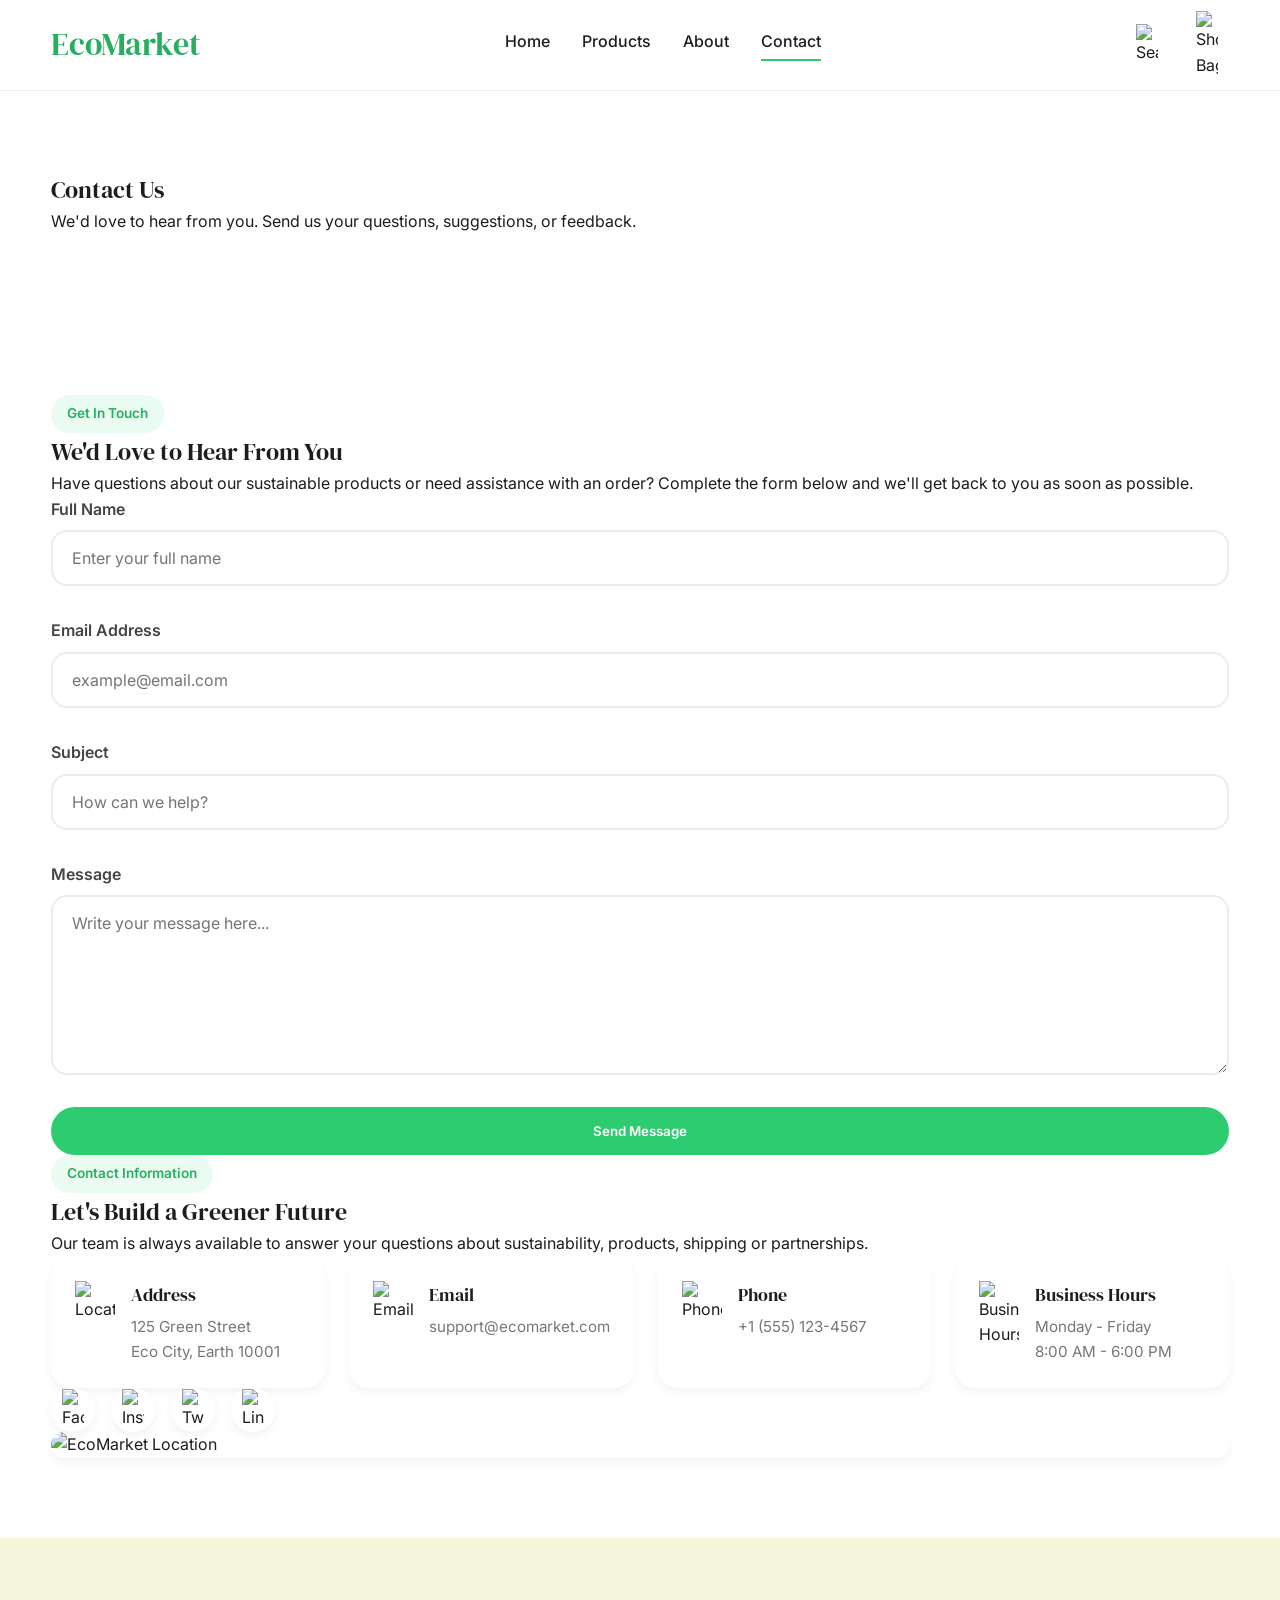
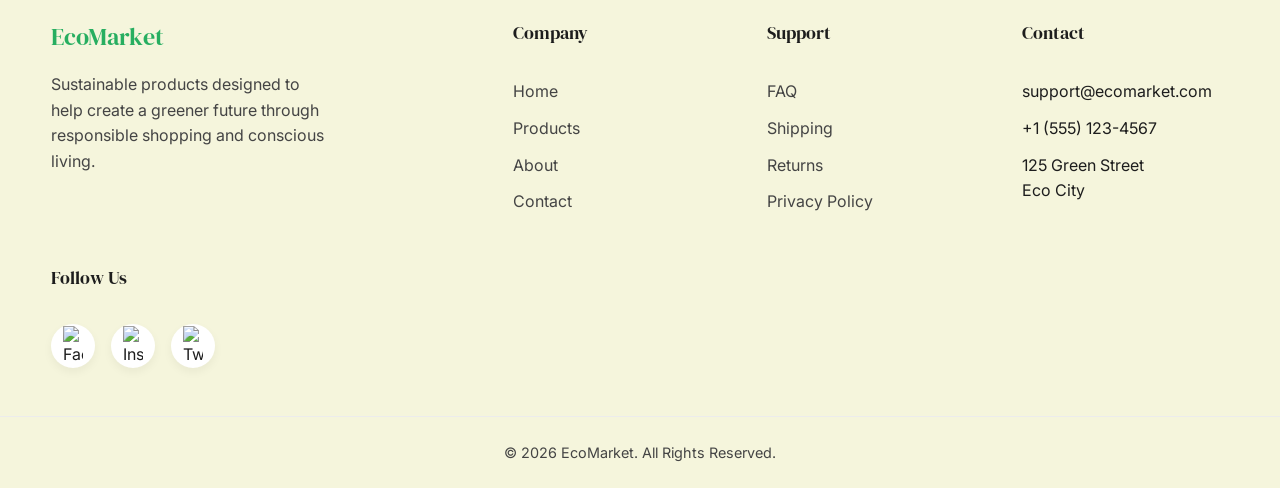
==== views/contacto.html @ a09894f7 "feat: :sparkles: Contacto completo" ====
<!DOCTYPE html>
<html lang="en">

<head>

    <!-- ==========================================
         META TAGS
    =========================================== -->

    <meta charset="UTF-8">

    <meta
        name="viewport"
        content="width=device-width, initial-scale=1.0">

    <meta
        name="description"
        content="Contact EcoMarket">

    <meta
        name="author"
        content="Oscar Mora">

    <title>Contact | EcoMarket</title>

    <!-- ==========================================
         GOOGLE FONTS
    =========================================== -->

    <link rel="preconnect"
        href="https://fonts.googleapis.com">

    <link rel="preconnect"
        href="https://fonts.gstatic.com"
        crossorigin>

    <link
        href="https://fonts.googleapis.com/css2?family=DM+Serif+Display&family=Inter:wght@300;400;500;600;700&display=swap"
        rel="stylesheet">

    <!-- ==========================================
         CSS
    =========================================== -->

    <link
        rel="stylesheet"
        href="../css/main.css">

    <link
        rel="stylesheet"
        href="../css/layout.css">

    <link
        rel="stylesheet"
        href="../css/components.css">

    <link
        rel="stylesheet"
        href="../css/animations.css">

</head>

<body>

    <!-- ==========================================
         HEADER
    =========================================== -->

    <header class="header">

        <div class="container header__container">

            <a
                href="../index.html"
                class="header__logo">

                EcoMarket

            </a>

            <nav
                class="header__nav"
                aria-label="Main Navigation">

                <ul class="header__menu">

                    <li>

                        <a
                            href="../index.html"
                            class="header__link">

                            Home

                        </a>

                    </li>

                    <li>

                        <a
                            href="productos.html"
                            class="header__link">

                            Products

                        </a>

                    </li>

                    <li>

                        <a
                            href="sobre-nosotros.html"
                            class="header__link">

                            About

                        </a>

                    </li>

                    <li>

                        <a
                            href="contacto.html"
                            class="header__link header__link--active">

                            Contact

                        </a>

                    </li>

                </ul>

            </nav>

            <div class="header__actions">

                <a
                    href="#"
                    class="header__icon">

                    <img
                        src="../img/icons/search.svg"
                        alt="Search">

                </a>

                <a
                    href="#"
                    class="header__icon">

                    <img
                        src="../img/icons/shopping-bag.svg"
                        alt="Shopping Bag">

                </a>

            </div>

        </div>

    </header>

    <main>

        <!-- ==========================================
             PAGE HEADER
        =========================================== -->

        <section class="page-header">

            <div class="container">

                <h1 class="page-header__title">

                    Contact Us

                </h1>

                <p class="page-header__description">

                    We'd love to hear from you.
                    Send us your questions, suggestions,
                    or feedback.

                </p>

            </div>

        </section>

        <!-- ==========================================
            CONTACT
        =========================================== -->

        <section class="contact">

            <div class="container contact__container">
                                <!-- ==========================================
                     CONTACT FORM
                =========================================== -->

                <div class="contact__form">

                    <span class="hero__tag">

                        Get In Touch

                    </span>

                    <h2>

                        We'd Love to Hear From You

                    </h2>

                    <p>

                        Have questions about our sustainable
                        products or need assistance with an
                        order? Complete the form below and
                        we'll get back to you as soon as possible.

                    </p>

                    <form
                        class="contact-form"
                        action="#"
                        method="post">

                        <div class="contact-form__group">

                            <label
                                for="name"
                                class="contact-form__label">

                                Full Name

                            </label>

                            <input
                                type="text"
                                id="name"
                                name="name"
                                class="contact-form__input"
                                placeholder="Enter your full name"
                                required>

                        </div>

                        <div class="contact-form__group">

                            <label
                                for="email"
                                class="contact-form__label">

                                Email Address

                            </label>

                            <input
                                type="email"
                                id="email"
                                name="email"
                                class="contact-form__input"
                                placeholder="example@email.com"
                                required>

                        </div>

                        <div class="contact-form__group">

                            <label
                                for="subject"
                                class="contact-form__label">

                                Subject

                            </label>

                            <input
                                type="text"
                                id="subject"
                                name="subject"
                                class="contact-form__input"
                                placeholder="How can we help?"
                                required>

                        </div>

                        <div class="contact-form__group">

                            <label
                                for="message"
                                class="contact-form__label">

                                Message

                            </label>

                            <textarea
                                id="message"
                                name="message"
                                class="contact-form__textarea"
                                placeholder="Write your message here..."
                                required></textarea>

                        </div>

                        <button
                            type="submit"
                            class="button button--primary">

                            Send Message

                        </button>

                    </form>

                </div>

                <!-- ==========================================
                     CONTACT INFORMATION
                =========================================== -->

                <div class="contact__info">

                    <span class="hero__tag">

                        Contact Information

                    </span>

                    <h2>

                        Let's Build a Greener Future

                    </h2>

                    <p>

                        Our team is always available to answer
                        your questions about sustainability,
                        products, shipping or partnerships.

                    </p>

                    <div class="benefits__grid">
                                            <!-- ADDRESS -->

                    <article class="benefit-card">

                        <img
                            src="../img/icons/map-pin.svg"
                            alt="Location"
                            class="benefit-card__icon">

                        <div>

                            <h3 class="benefit-card__title">

                                Address

                            </h3>

                            <p class="benefit-card__text">

                                125 Green Street
                                <br>
                                Eco City, Earth 10001

                            </p>

                        </div>

                    </article>

                    <!-- EMAIL -->

                    <article class="benefit-card">

                        <img
                            src="../img/icons/mail.svg"
                            alt="Email"
                            class="benefit-card__icon">

                        <div>

                            <h3 class="benefit-card__title">

                                Email

                            </h3>

                            <p class="benefit-card__text">

                                support@ecomarket.com

                            </p>

                        </div>

                    </article>

                    <!-- PHONE -->

                    <article class="benefit-card">

                        <img
                            src="../img/icons/phone.svg"
                            alt="Phone"
                            class="benefit-card__icon">

                        <div>

                            <h3 class="benefit-card__title">

                                Phone

                            </h3>

                            <p class="benefit-card__text">

                                +1 (555) 123-4567

                            </p>

                        </div>

                    </article>

                    <!-- HOURS -->

                    <article class="benefit-card">

                        <img
                            src="../img/icons/clock-3.svg"
                            alt="Business Hours"
                            class="benefit-card__icon">

                        <div>

                            <h3 class="benefit-card__title">

                                Business Hours

                            </h3>

                            <p class="benefit-card__text">

                                Monday - Friday
                                <br>
                                8:00 AM - 6:00 PM

                            </p>

                        </div>

                    </article>

                </div>

                <!-- ==========================================
                     SOCIAL MEDIA
                =========================================== -->

                <div class="footer__social">

                    <a
                        href="#"
                        class="social-icon"
                        aria-label="Facebook">

                        <img
                            src="../img/icons/facebook.svg"
                            alt="Facebook">

                    </a>

                    <a
                        href="#"
                        class="social-icon"
                        aria-label="Instagram">

                        <img
                            src="../img/icons/instagram.svg"
                            alt="Instagram">

                    </a>

                    <a
                        href="#"
                        class="social-icon"
                        aria-label="Twitter">

                        <img
                            src="../img/icons/twitter.svg"
                            alt="Twitter">

                    </a>

                    <a
                        href="#"
                        class="social-icon"
                        aria-label="LinkedIn">

                        <img
                            src="../img/icons/linkedin.svg"
                            alt="LinkedIn">

                    </a>

                </div>

                <!-- ==========================================
                     MAP
                =========================================== -->

                <div class="map">

                    <img
                        src="../img/contact/map.webp"
                        alt="EcoMarket Location">

                </div>

            </div>

        </section>
            </main>

    <!-- ==========================================
         FOOTER
    =========================================== -->

    <footer class="footer">

        <div class="container footer__container">

            <!-- BRAND -->

            <div class="footer__brand">

                <h2 class="footer__logo">

                    EcoMarket

                </h2>

                <p class="footer__text">

                    Sustainable products designed to help create
                    a greener future through responsible shopping
                    and conscious living.

                </p>

            </div>

            <!-- COMPANY -->

            <div class="footer__column">

                <h3 class="footer__title">

                    Company

                </h3>

                <ul class="footer__list">

                    <li>

                        <a href="../index.html">

                            Home

                        </a>

                    </li>

                    <li>

                        <a href="productos.html">

                            Products

                        </a>

                    </li>

                    <li>

                        <a href="sobre-nosotros.html">

                            About

                        </a>

                    </li>

                    <li>

                        <a href="contacto.html">

                            Contact

                        </a>

                    </li>

                </ul>

            </div>

            <!-- SUPPORT -->

            <div class="footer__column">

                <h3 class="footer__title">

                    Support

                </h3>

                <ul class="footer__list">

                    <li>

                        <a href="#">

                            FAQ

                        </a>

                    </li>

                    <li>

                        <a href="#">

                            Shipping

                        </a>

                    </li>

                    <li>

                        <a href="#">

                            Returns

                        </a>

                    </li>

                    <li>

                        <a href="#">

                            Privacy Policy

                        </a>

                    </li>

                </ul>

            </div>

            <!-- CONTACT -->

            <div class="footer__column">

                <h3 class="footer__title">

                    Contact

                </h3>

                <ul class="footer__list">

                    <li>

                        support@ecomarket.com

                    </li>

                    <li>

                        +1 (555) 123-4567

                    </li>

                    <li>

                        125 Green Street
                        <br>
                        Eco City

                    </li>

                </ul>

            </div>

            <!-- SOCIAL -->

            <div class="footer__column">

                <h3 class="footer__title">

                    Follow Us

                </h3>

                <div class="footer__social">

                    <a
                        href="#"
                        aria-label="Facebook">

                        <img
                            src="../img/icons/facebook.svg"
                            alt="Facebook">

                    </a>

                    <a
                        href="#"
                        aria-label="Instagram">

                        <img
                            src="../img/icons/instagram.svg"
                            alt="Instagram">

                    </a>

                    <a
                        href="#"
                        aria-label="Twitter">

                        <img
                            src="../img/icons/twitter.svg"
                            alt="Twitter">

                    </a>

                </div>

            </div>

        </div>

        <!-- COPYRIGHT -->

        <div class="footer__bottom">

            <div class="container">

                <p>

                    © 2026 EcoMarket. All Rights Reserved.

                </p>

            </div>

        </div>

    </footer>

</body>

</html>
---- css/main.css ----
/* ==========================================
   RESET
========================================== */

*,
*::before,
*::after{
    margin:0;
    padding:0;
    box-sizing:border-box;
}

html{
    font-size:16px;
    scroll-behavior:smooth;
}

body{
    font-family:'Inter',sans-serif;
    background:#ffffff;
    color:#1d1d1d;
    line-height:1.6;
    overflow-x:hidden;
}

img{
    width:100%;
    display:block;
}

a{
    text-decoration:none;
    color:inherit;
}

ul{
    list-style:none;
}

button,
input,
textarea{
    border:none;
    outline:none;
    font-family:inherit;
}

button{
    cursor:pointer;
    background:none;
}

/* ==========================================
   VARIABLES
========================================== */

:root{

    /* COLORS */

    --primary:#2ECC71;
    --primary-dark:#27AE60;

    --secondary:#F5F5DC;

    --white:#FFFFFF;

    --black:#1D1D1D;

    --gray-100:#F8F8F8;
    --gray-200:#ECECEC;
    --gray-300:#D8D8D8;
    --gray-500:#777777;
    --gray-700:#444444;

    /* TYPOGRAPHY */

    --font-title:'DM Serif Display',serif;
    --font-text:'Inter',sans-serif;

    /* CONTAINER */

    --container:1200px;

    /* SPACING */

    --space-1:0.5rem;
    --space-2:1rem;
    --space-3:1.5rem;
    --space-4:2rem;
    --space-5:3rem;
    --space-6:4rem;
    --space-7:5rem;
    --space-8:6rem;

    /* RADIUS */

    --radius-sm:8px;
    --radius-md:12px;
    --radius-lg:20px;
    --radius-xl:32px;
    --radius-round:999px;

    /* SHADOW */

    --shadow-sm:0 4px 10px rgba(0,0,0,.05);

    --shadow-md:0 10px 30px rgba(0,0,0,.08);

    --shadow-lg:0 20px 45px rgba(0,0,0,.12);

    /* TRANSITION */

    --transition:.35s ease;

}

/* ==========================================
   GLOBAL
========================================== */

body{
    min-height:100vh;
}

.container{

    width:min(90%,var(--container));

    margin:auto;

}

section{

    padding:5rem 0;

}

.section-title{

    text-align:center;

    margin-bottom:3rem;

}

.section-title h2{

    font-family:var(--font-title);

    font-size:2.5rem;

    font-weight:400;

    margin-bottom:1rem;

}

.section-title p{

    color:var(--gray-500);

    max-width:650px;

    margin:auto;

}

/* ==========================================
   BUTTONS BASE
========================================== */

.button{

    display:inline-flex;

    align-items:center;

    justify-content:center;

    gap:.7rem;

    padding:1rem 2rem;

    border-radius:var(--radius-round);

    font-weight:600;

    transition:var(--transition);

}

.button--primary{

    background:var(--primary);

    color:var(--white);

}

.button--primary:hover{

    background:var(--primary-dark);

}

/* ==========================================
   TITLES
========================================== */

h1,h2,h3,h4{

    font-family:var(--font-title);

    font-weight:400;

}

/* ==========================================
   MOBILE FIRST
========================================== */

@media(min-width:768px){

    .section-title h2{

        font-size:3rem;

    }

}

@media(min-width:1200px){

    .container{

        width:min(92%,1200px);

    }

}
---- css/layout.css ----
/* ==========================================
HEADER
========================================== */

.header{
    width:100%;
    background:var(--white);
    position:sticky;
    top:0;
    left:0;
    z-index:1000;
    border-bottom:1px solid var(--gray-200);
}

.header__container{
    height:90px;
    display:flex;
    justify-content:space-between;
    align-items:center;
}

.header__logo{
    font-family:var(--font-title);
    font-size:2rem;
    color:var(--primary-dark);
}

.header__nav{
    display:none;
}

.header__menu{
    display:flex;
    gap:2rem;
}

.header__link{
    font-weight:500;
    transition:.3s;
}

.header__actions{
    display:flex;
    gap:1rem;
}

.header__icon{
    width:44px;
    height:44px;
    display:flex;
    justify-content:center;
    align-items:center;
    border-radius:50%;
}

.header__icon img{
    width:22px;
}

/* ==========================================
HERO
========================================== */

.hero{
    padding:5rem 0;
}

.hero__container{
    display:grid;
    gap:3rem;
    align-items:center;
}

.hero__content{
    display:flex;
    flex-direction:column;
    gap:1.5rem;
}

.hero__tag{
    width:max-content;
}

.hero__buttons{
    display:flex;
    gap:1rem;
    flex-wrap:wrap;
}

.hero__image{
    position:relative;
}

.hero__image img{
    border-radius:30px;
}

.hero-card{
    position:absolute;
    bottom:20px;
    left:20px;
}

/* ==========================================
BENEFITS
========================================== */

.benefits{
    padding:2rem 0;
}

.benefits__grid{
    display:grid;
    gap:1.5rem;
}

/* ==========================================
CATEGORIES
========================================== */

.categories{
    padding:4rem 0;
}

.categories__header{
    display:flex;
    justify-content:space-between;
    align-items:center;
    margin-bottom:2rem;
}

.categories__buttons{
    display:flex;
    gap:1rem;
    flex-wrap:wrap;
}

/* ==========================================
FEATURED
========================================== */

.featured{
    padding:5rem 0;
}

.featured__header{
    display:flex;
    justify-content:space-between;
    align-items:center;
    margin-bottom:3rem;
}

.products-grid{
    display:grid;
    grid-template-columns:1fr;
    gap:2rem;
}

/* ==========================================
NEWSLETTER
========================================== */

.newsletter{
    padding:5rem 0;
}

.newsletter__content{
    max-width:700px;
    margin:auto;
    text-align:center;
}

.newsletter__form{
    display:flex;
    gap:1rem;
    justify-content:center;
    flex-wrap:wrap;
    margin-top:2rem;
}

/* ==========================================
FOOTER
========================================== */

.footer{
    padding-top:5rem;
}

.footer__container{
    display:grid;
    gap:3rem;
}

.footer__column{
    display:flex;
    flex-direction:column;
    gap:1rem;
}

.footer__list{
    display:flex;
    flex-direction:column;
    gap:.7rem;
}

.footer__social{
    display:flex;
    gap:1rem;
}

.footer__bottom{
    margin-top:3rem;
    padding:1.5rem 0;
    text-align:center;
    border-top:1px solid var(--gray-200);
}

/* ==========================================
TABLET
========================================== */

@media(min-width:768px){

    .header__nav{
        display:block;
    }

    .hero__container{
        grid-template-columns:repeat(2,1fr);
    }

    .benefits__grid{
        grid-template-columns:repeat(2,1fr);
    }

    .products-grid{
        grid-template-columns:repeat(2,1fr);
    }

    .footer__container{
        grid-template-columns:repeat(2,1fr);
    }

}

/* ==========================================
DESKTOP
========================================== */

@media(min-width:1024px){

    .benefits__grid{
        grid-template-columns:repeat(4,1fr);
    }

    .products-grid{
        grid-template-columns:repeat(3,1fr);
    }

    .footer__container{
        grid-template-columns:2fr 1fr 1fr 1fr;
    }

}
---- css/components.css ----
/* ==========================================
   BUTTONS
========================================== */

.button{
    display:inline-flex;
    align-items:center;
    justify-content:center;
    padding:1rem 2rem;
    border-radius:999px;
    font-weight:600;
    transition:var(--transition);
    cursor:pointer;
}

.button--primary{
    background:var(--primary);
    color:var(--white);
}

.button--primary:hover{
    background:var(--primary-dark);
    transform:translateY(-2px);
}

.button--secondary{
    background:transparent;
    color:var(--primary-dark);
    border:2px solid var(--primary);
}

.button--secondary:hover{
    background:var(--primary);
    color:var(--white);
}

/* ==========================================
   HERO
========================================== */

.hero__tag{
    display:inline-block;
    padding:.5rem 1rem;
    background:#EAFBF2;
    color:var(--primary-dark);
    border-radius:999px;
    font-size:.85rem;
    font-weight:600;
}

.hero__title{
    font-size:clamp(2.5rem,5vw,4.8rem);
    line-height:1.1;
    margin:1rem 0;
}

.hero__description{
    color:var(--gray-500);
    max-width:520px;
}

/* ==========================================
   HERO CARD
========================================== */

.hero-card{
    width:280px;
    display:flex;
    align-items:center;
    gap:1rem;
    background:var(--white);
    padding:1rem;
    border-radius:20px;
    box-shadow:var(--shadow-lg);
}

.hero-card__image{
    width:70px;
    flex-shrink:0;
}

.hero-card__image img{
    border-radius:16px;
}

.hero-card__label{
    font-size:.8rem;
    color:var(--primary-dark);
    font-weight:600;
}

.hero-card__title{
    font-size:1rem;
    margin:.3rem 0;
}

.hero-card__price{
    color:var(--primary-dark);
    font-weight:700;
}

/* ==========================================
   BENEFITS
========================================== */

.benefit-card{
    display:flex;
    gap:1rem;
    align-items:flex-start;
    background:var(--white);
    padding:1.5rem;
    border-radius:20px;
    box-shadow:var(--shadow-sm);
}

.benefit-card__icon{
    width:40px;
}

.benefit-card__title{
    margin-bottom:.4rem;
    font-size:1.1rem;
}

.benefit-card__text{
    color:var(--gray-500);
    font-size:.95rem;
}

/* ==========================================
   CATEGORY BUTTONS
========================================== */

.category-btn{
    padding:.8rem 1.5rem;
    border-radius:999px;
    background:var(--gray-100);
    color:var(--gray-700);
    transition:var(--transition);
    cursor:pointer;
}

.category-btn:hover{
    background:var(--primary);
    color:var(--white);
}

.category-btn--active{
    background:var(--primary);
    color:var(--white);
}

/* ==========================================
   FEATURED
========================================== */

.featured__title{
    font-size:2.3rem;
}

.featured__link{
    color:var(--primary-dark);
    font-weight:600;
}

/* ==========================================
   PRODUCT CARD
========================================== */

.product-card{
    position:relative;
    overflow:hidden;
    background:var(--white);
    border-radius:24px;
    box-shadow:var(--shadow-sm);
    transition:var(--transition);
}

.product-card:hover{
    transform:translateY(-8px);
    box-shadow:var(--shadow-lg);
}

.product-card__badge{
    position:absolute;
    top:18px;
    left:18px;
    background:var(--primary);
    color:var(--white);
    padding:.45rem .9rem;
    border-radius:999px;
    font-size:.75rem;
    font-weight:600;
}

.product-card__favorite{
    position:absolute;
    top:18px;
    right:18px;
    width:42px;
    height:42px;
    display:flex;
    align-items:center;
    justify-content:center;
    background:var(--white);
    border-radius:50%;
    box-shadow:var(--shadow-sm);
}

.product-card__favorite img{
    width:18px;
}

.product-card__image{
    width:100%;
    aspect-ratio:1/1;
    object-fit:cover;
}
/* ==========================================
   PRODUCT CARD CONTENT
========================================== */

.product-card__content{
    padding:1.5rem;
}

.product-card__category{
    display:inline-block;
    font-size:.8rem;
    font-weight:600;
    color:var(--primary-dark);
    margin-bottom:.5rem;
    text-transform:uppercase;
    letter-spacing:.5px;
}

.product-card__title{
    font-size:1.35rem;
    margin-bottom:.75rem;
    color:var(--black);
}

.product-card__description{
    font-size:.95rem;
    color:var(--gray-500);
    margin-bottom:1.5rem;
    line-height:1.6;
}

.product-card__footer{
    display:flex;
    justify-content:space-between;
    align-items:center;
}

.product-card__price{
    font-size:1.25rem;
    font-weight:700;
    color:var(--primary-dark);
}

.product-card__button{
    display:inline-flex;
    align-items:center;
    justify-content:center;
    padding:.7rem 1.2rem;
    border-radius:999px;
    background:var(--primary);
    color:var(--white);
    font-size:.9rem;
    font-weight:600;
    transition:var(--transition);
}

.product-card__button:hover{
    background:var(--primary-dark);
}

.product-card__stock{
    display:inline-block;
    margin-top:1rem;
    padding:.35rem .8rem;
    border-radius:999px;
    background:#EAFBF2;
    color:var(--primary-dark);
    font-size:.75rem;
    font-weight:600;
}

.product-card__stock--out{
    background:#FFE5E5;
    color:#D63031;
}

/* ==========================================
   NEWSLETTER
========================================== */

.newsletter__content{
    background:linear-gradient(
        135deg,
        #2ECC71,
        #27AE60
    );
    color:var(--white);
    padding:4rem 2rem;
    border-radius:32px;
}

.newsletter__tag{
    display:inline-block;
    padding:.5rem 1rem;
    background:rgba(255,255,255,.2);
    border-radius:999px;
    margin-bottom:1rem;
    font-size:.85rem;
    font-weight:600;
}

.newsletter__title{
    font-size:2.5rem;
    margin-bottom:1rem;
}

.newsletter__description{
    max-width:600px;
    margin:0 auto 2rem;
    opacity:.9;
}

.newsletter__input{
    width:320px;
    max-width:100%;
    padding:1rem 1.5rem;
    border-radius:999px;
    background:var(--white);
    color:var(--black);
    font-size:1rem;
}

/* ==========================================
   FOOTER
========================================== */

.footer{
    background:var(--secondary);
}

.footer__logo{
    color:var(--primary-dark);
    margin-bottom:1rem;
}

.footer__text{
    color:var(--gray-700);
    max-width:280px;
}

.footer__title{
    font-size:1.15rem;
    margin-bottom:1rem;
}

.footer__list a{
    color:var(--gray-700);
    transition:var(--transition);
}

.footer__list a:hover{
    color:var(--primary-dark);
}

.footer__social{
    display:flex;
    gap:1rem;
}

.footer__social a{
    width:44px;
    height:44px;
    display:flex;
    justify-content:center;
    align-items:center;
    background:var(--white);
    border-radius:50%;
    box-shadow:var(--shadow-sm);
    transition:var(--transition);
}

.footer__social img{
    width:20px;
}

.footer__social a:hover{
    background:var(--primary);
}

.footer__social a:hover img{
    filter:brightness(0) invert(1);
}

.footer__bottom{
    color:var(--gray-700);
    font-size:.9rem;
}
/* ==========================================
   CONTACT FORM
========================================== */

.contact-form{
    display:flex;
    flex-direction:column;
    gap:1.5rem;
}

.contact-form__group{
    display:flex;
    flex-direction:column;
    gap:.5rem;
}

.contact-form__label{
    font-weight:600;
    color:var(--gray-700);
}

.contact-form__input,
.contact-form__textarea{
    width:100%;
    padding:1rem 1.2rem;
    border:2px solid var(--gray-200);
    border-radius:16px;
    font-size:1rem;
    transition:var(--transition);
    background:var(--white);
}

.contact-form__textarea{
    resize:vertical;
    min-height:180px;
}

.contact-form__input:focus,
.contact-form__textarea:focus{
    border-color:var(--primary);
}

.contact-form__input:valid,
.contact-form__textarea:valid{
    border-color:#2ECC71;
}

.contact-form__input:invalid:not(:placeholder-shown),
.contact-form__textarea:invalid:not(:placeholder-shown){
    border-color:#E74C3C;
}

/* ==========================================
   FILTER SIDEBAR
========================================== */

.filters{
    background:var(--white);
    border-radius:24px;
    padding:2rem;
    box-shadow:var(--shadow-sm);
}

.filters__title{
    margin-bottom:1.5rem;
}

.filters__group{
    margin-bottom:2rem;
}

.filters__group h3{
    margin-bottom:1rem;
    font-size:1rem;
}

.filters__list{
    display:flex;
    flex-direction:column;
    gap:.8rem;
}

.filters__item{
    display:flex;
    align-items:center;
    gap:.6rem;
}

/* ==========================================
   SEARCH BAR
========================================== */

.search-bar{
    display:flex;
    align-items:center;
    gap:1rem;
    background:var(--white);
    border-radius:999px;
    padding:.5rem .5rem .5rem 1.2rem;
    box-shadow:var(--shadow-sm);
}

.search-bar input{
    flex:1;
    background:transparent;
    font-size:1rem;
}

/* ==========================================
   PAGINATION
========================================== */

.pagination{
    display:flex;
    justify-content:center;
    align-items:center;
    gap:.75rem;
    margin-top:4rem;
}

.pagination__link{
    width:45px;
    height:45px;
    display:flex;
    justify-content:center;
    align-items:center;
    border-radius:50%;
    background:var(--gray-100);
    transition:var(--transition);
}

.pagination__link:hover,
.pagination__link--active{
    background:var(--primary);
    color:var(--white);
}

/* ==========================================
   TESTIMONIAL CARD
========================================== */

.testimonial-card{
    background:var(--white);
    border-radius:24px;
    padding:2rem;
    text-align:center;
    box-shadow:var(--shadow-sm);
    transition:var(--transition);
}

.testimonial-card:hover{
    transform:translateY(-8px);
    box-shadow:var(--shadow-lg);
}

.testimonial-card__image{
    width:90px;
    height:90px;
    margin:0 auto 1rem;
    border-radius:50%;
    overflow:hidden;
}

.testimonial-card__name{
    margin-bottom:.5rem;
}

.testimonial-card__text{
    color:var(--gray-500);
    margin-bottom:1rem;
}

.testimonial-card__stars{
    color:#F1C40F;
    font-size:1.1rem;
}

/* ==========================================
   SOCIAL ICONS
========================================== */

.social-icon{
    width:48px;
    height:48px;
    display:flex;
    justify-content:center;
    align-items:center;
    border-radius:50%;
    background:var(--white);
    transition:var(--transition);
}

.social-icon img{
    width:22px;
}

.social-icon:hover{
    background:var(--primary);
    transform:scale(1.1);
}

.social-icon:hover img{
    filter:brightness(0) invert(1);
}

/* ==========================================
   MAP
========================================== */

.map{
    overflow:hidden;
    border-radius:24px;
    box-shadow:var(--shadow-sm);
}

.map img{
    width:100%;
    display:block;
}

/* ==========================================
   SECTION HEADERS
========================================== */

.section-header{
    display:flex;
    justify-content:space-between;
    align-items:center;
    gap:2rem;
    margin-bottom:3rem;
    flex-wrap:wrap;
}

.section-header__title{
    font-size:2.5rem;
}

.section-header__text{
    color:var(--gray-500);
    max-width:600px;
}

/* ==========================================
   RESPONSIVE COMPONENTS
========================================== */

@media(min-width:768px){

    .contact-form{
        gap:2rem;
    }

    .newsletter__form{
        flex-wrap:nowrap;
    }

}

@media(min-width:1024px){

    .search-bar{
        max-width:450px;
    }

    .filters{
        position:sticky;
        top:110px;
    }

}
---- css/animations.css ----
/* ==========================================
   GLOBAL TRANSITIONS
========================================== */

*{
    transition:
        background-color .3s ease,
        color .3s ease,
        border-color .3s ease,
        box-shadow .3s ease,
        transform .3s ease;
}

/* ==========================================
   BUTTONS
========================================== */

.button:hover{
    transform:translateY(-3px);
    box-shadow:0 10px 25px rgba(0,0,0,.12);
}

.button:active{
    transform:scale(.97);
}

/* ==========================================
   HEADER
========================================== */

.header__link::after{
    content:"";
    display:block;
    width:0;
    height:2px;
    margin-top:4px;
    background:var(--primary);
    transition:.3s;
}

.header__link:hover::after,
.header__link--active::after{
    width:100%;
}

/* ==========================================
   PRODUCT CARD
========================================== */

.product-card{
    transition:.35s;
}

.product-card:hover{
    transform:translateY(-10px);
    box-shadow:var(--shadow-lg);
}

.product-card__image{
    transition:.4s;
}

.product-card:hover .product-card__image{
    transform:scale(1.05);
}

/* ==========================================
   FAVORITE BUTTON
========================================== */

.product-card__favorite:hover{
    background:var(--primary);
}

.product-card__favorite:hover img{
    filter:brightness(0) invert(1);
}

.product-card__favorite:active{
    transform:scale(.9);
}

/* ==========================================
   CATEGORY BUTTON
========================================== */

.category-btn:hover{
    transform:translateY(-2px);
}

/* ==========================================
   BENEFITS
========================================== */

.benefit-card:hover{
    transform:translateY(-6px);
    box-shadow:var(--shadow-md);
}

/* ==========================================
   HERO CARD
========================================== */

.hero-card{
    transition:.35s;
}

.hero-card:hover{
    transform:translateY(-8px);
}

/* ==========================================
   SOCIAL ICONS
========================================== */

.footer__social a:hover,
.social-icon:hover{
    transform:scale(1.1);
}

/* ==========================================
   NEWSLETTER
========================================== */

.newsletter__input:focus{
    box-shadow:0 0 0 4px rgba(46,204,113,.2);
}

/* ==========================================
   CONTACT FORM
========================================== */

.contact-form__input,
.contact-form__textarea{
    transition:.3s;
}

.contact-form__input:focus,
.contact-form__textarea:focus{
    transform:translateY(-2px);
}

/* ==========================================
   FADE UP
========================================== */

@keyframes fadeUp{

    from{

        opacity:0;
        transform:translateY(30px);

    }

    to{

        opacity:1;
        transform:translateY(0);

    }

}

.hero__content,
.benefits,
.categories,
.featured,
.newsletter,
.footer{

    animation:fadeUp .8s ease;

}
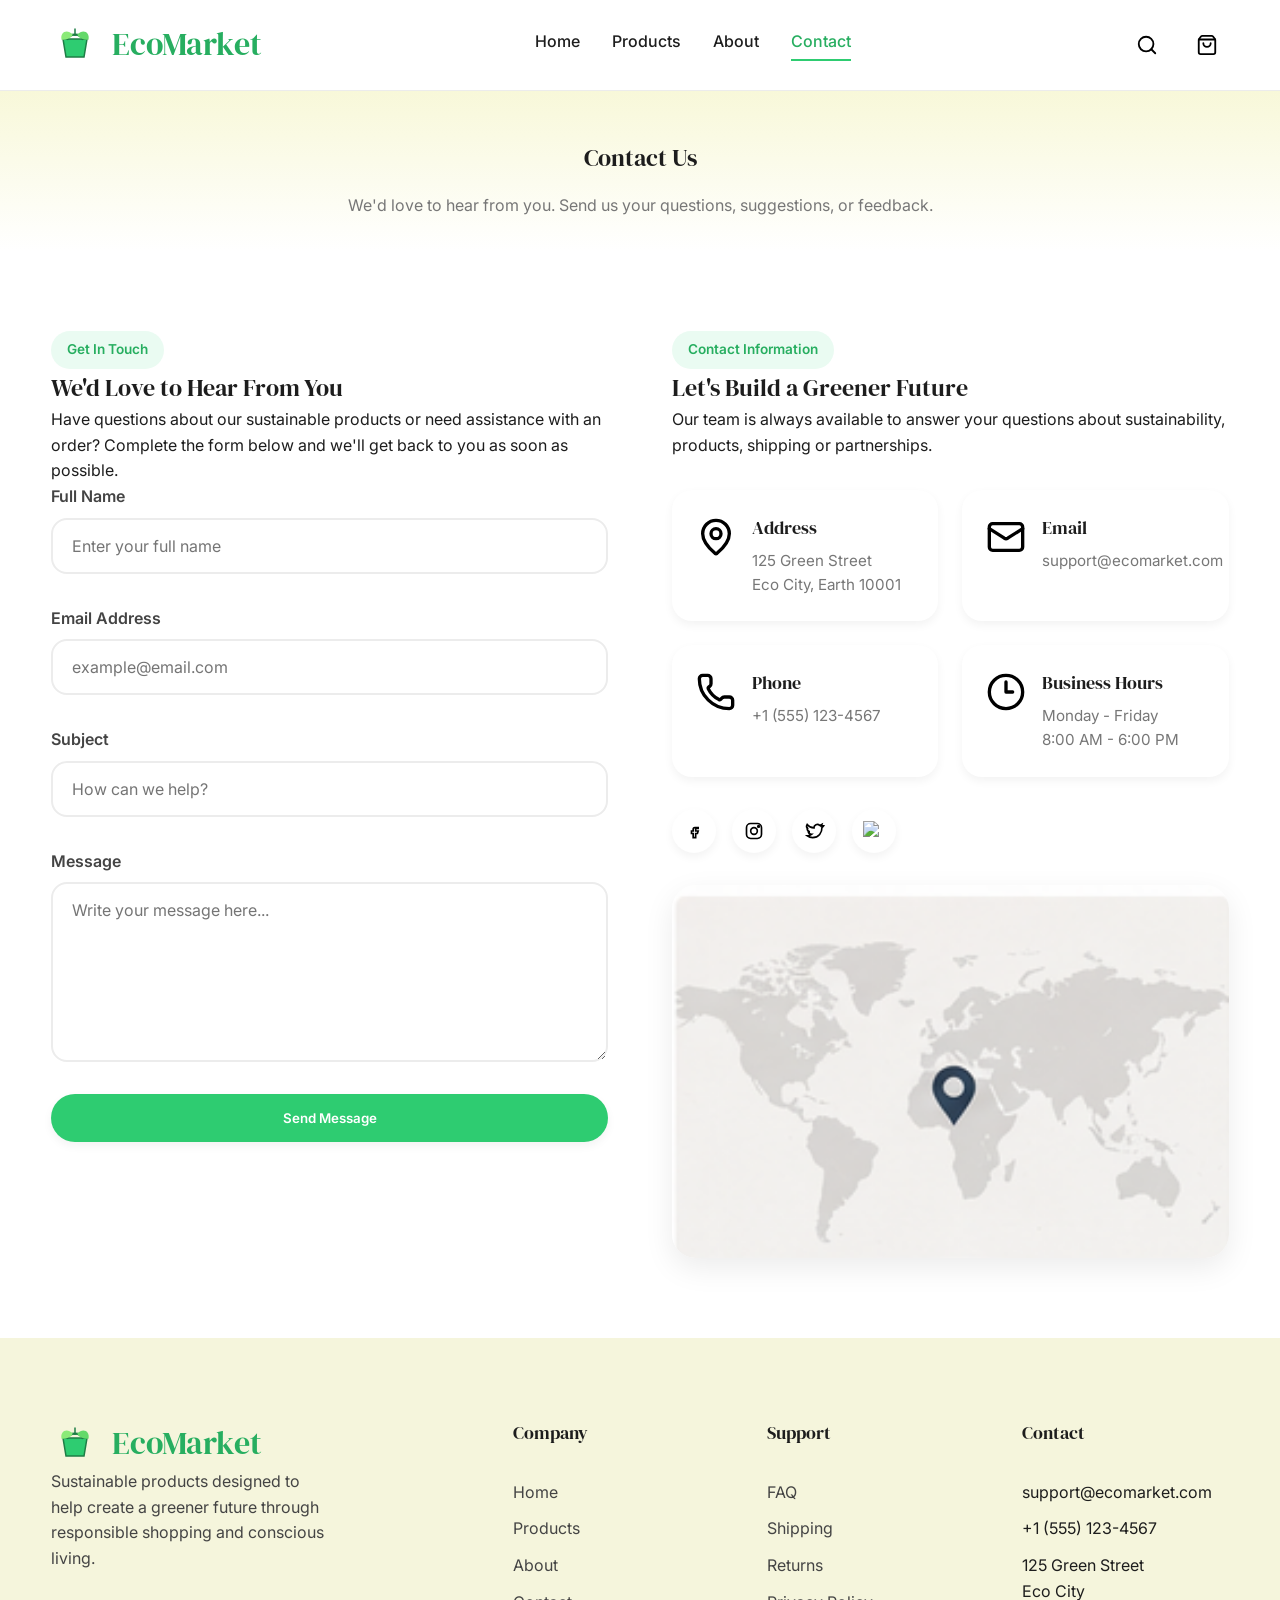
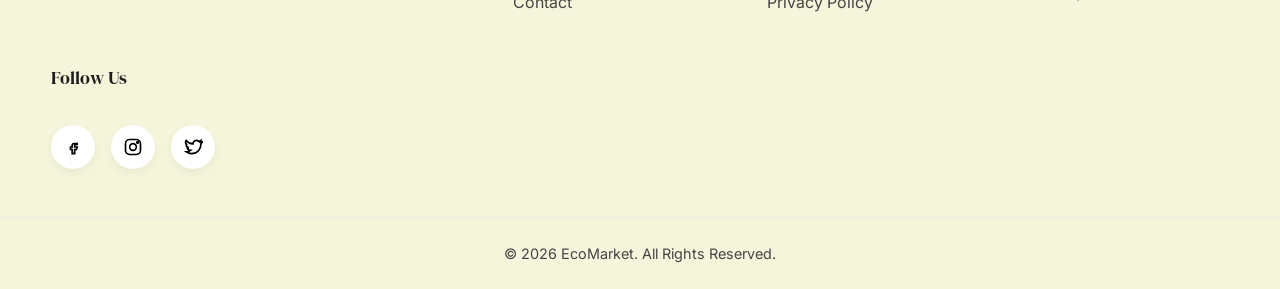
==== commit 4ccb7d1e: "style: improve products, about and contact layouts" ====
--- a/views/contacto.html
+++ b/views/contacto.html
@@ -63,7 +63,7 @@
 <body>
 
     <!-- ==========================================
-         HEADER
+        HEADER
     =========================================== -->
 
     <header class="header">
@@ -74,7 +74,15 @@
                 href="../index.html"
                 class="header__logo">
 
-                EcoMarket
+                <img
+                    src="../img/logo/logo.svg"
+                    alt="EcoMarket Logo">
+
+                <span>
+
+                    EcoMarket
+
+                </span>
 
             </a>
 
@@ -348,7 +356,7 @@
 
                     </p>
 
-                    <div class="benefits__grid">
+                    <div class="contact__cards">
                                             <!-- ADDRESS -->
 
                     <article class="benefit-card">
@@ -516,7 +524,7 @@
                 </div>
 
                 <!-- ==========================================
-                     MAP
+                    MAP
                 =========================================== -->
 
                 <div class="map">
@@ -533,7 +541,7 @@
             </main>
 
     <!-- ==========================================
-         FOOTER
+        FOOTER
     =========================================== -->
 
     <footer class="footer">
@@ -544,11 +552,21 @@
 
             <div class="footer__brand">
 
-                <h2 class="footer__logo">
-
-                    EcoMarket
-
-                </h2>
+                <a
+                    href="../index.html"
+                    class="header__logo">
+
+                    <img
+                        src="../img/logo/logo.svg"
+                        alt="EcoMarket Logo">
+
+                    <span>
+
+                        EcoMarket
+
+                    </span>
+
+                </a>
 
                 <p class="footer__text">
 
--- a/css/layout.css
+++ b/css/layout.css
@@ -20,11 +20,19 @@
 }
 
 .header__logo{
+    display:flex;
+    align-items:center;
+    gap:.8rem;
     font-family:var(--font-title);
     font-size:2rem;
     color:var(--primary-dark);
 }
 
+.header__logo img{
+    width:48px;
+    height:48px;
+}
+
 .header__nav{
     display:none;
 }
@@ -39,6 +47,12 @@
     transition:.3s;
 }
 
+.header__link:hover,
+
+.header__link--active{
+    color:var(--primary-dark);
+}
+
 .header__actions{
     display:flex;
     gap:1rem;
@@ -51,12 +65,20 @@
     justify-content:center;
     align-items:center;
     border-radius:50%;
+    transition:var(--transition);
+}
+
+    
+
+.header__icon:hover{
+    background:var(--gray-100);
 }
 
 .header__icon img{
     width:22px;
-}
-
+    height:22px;
+
+}
 /* ==========================================
 HERO
 ========================================== */
@@ -77,6 +99,16 @@
     gap:1.5rem;
 }
 
+.hero__title{
+    font-size:3.5rem;
+    line-height:1.1;
+}
+
+.hero__description{
+    max-width:520px;
+    color:var(--gray-500);
+}
+
 .hero__tag{
     width:max-content;
 }
@@ -92,14 +124,81 @@
 }
 
 .hero__image img{
+    width:100%;
+    height:100%;
+    object-fit:cover;
     border-radius:30px;
+
 }
 
 .hero-card{
     position:absolute;
-    bottom:20px;
-    left:20px;
-}
+    left:30px;
+    bottom:30px;
+    width:280px;
+    display:flex;
+    gap:1rem;
+    align-items:center;
+    background:var(--white);
+    padding:1rem;
+    border-radius:20px;
+    box-shadow:var(--shadow-lg);
+
+}
+.hero-card__image{
+    width:70px;
+    height:70px;
+    flex-shrink:0;
+
+}
+
+.hero-card__image img{
+    width:100%;
+    height:100%;
+    object-fit:cover;
+    border-radius:15px;
+
+}
+
+.hero-card__content{
+    display:flex;
+    flex-direction:column;
+    gap:.3rem;
+}
+/* ==========================================
+ABOUT
+========================================== */
+
+.about{
+    padding:5rem 0;
+}
+
+.about__container{
+    display:grid;
+    grid-template-columns:1fr 1fr;
+    gap:4rem;
+    align-items:center;
+}
+
+.about__content{
+    display:flex;
+    flex-direction:column;
+    gap:1.5rem;
+}
+
+.about__image{
+    max-width:600px;
+    margin:0 auto;
+}
+
+.about__image img{
+    width:100%;
+    max-height:450px;
+    object-fit:cover;
+    border-radius:24px;
+    display:block;
+}
+
 
 /* ==========================================
 BENEFITS
@@ -111,9 +210,32 @@
 
 .benefits__grid{
     display:grid;
-    gap:1.5rem;
-}
-
+    gap:2rem;
+    justify-content:center;
+
+}
+
+.benefit-card{
+
+    display:flex;
+    gap:1rem;
+    align-items:flex-start;
+    padding:2rem;
+    border-radius:20px;
+    background:white;
+    box-shadow:var(--shadow-sm);
+    transition:var(--transition);
+}
+
+.benefit-card:hover{
+    transform:translateY(-5px);
+}
+
+.benefit-card__icon{
+    width:45px;
+    height:45px;
+    object-fit:contain;
+}
 /* ==========================================
 CATEGORIES
 ========================================== */
@@ -135,9 +257,66 @@
     flex-wrap:wrap;
 }
 
+.category-btn{
+    padding:.8rem 1.5rem;
+    border-radius:999px;
+    border:1px solid var(--gray-300);
+    background:white;
+    cursor:pointer;
+    transition:var(--transition);
+}
+
+.category-btn:hover{
+    background:var(--primary);
+    color:white;
+}
+
+.category-btn--active{
+    background:var(--primary);
+    color:white;
+}
+
 /* ==========================================
 FEATURED
 ========================================== */
+.product-card{
+    background:white;
+    border-radius:24px;
+    overflow:hidden;
+    box-shadow:var(--shadow-md);
+    transition:var(--transition);
+}
+
+.product-card__image{
+    width:100%;
+    aspect-ratio:1/1;
+    object-fit:cover;
+}
+
+.product-card:hover{
+    transform:translateY(-8px);
+}
+
+.product-card__footer{
+
+    display:flex;
+    justify-content:space-between;
+    align-items:center;
+    margin-top:1rem;
+}
+
+.product-card__button{
+    padding:.6rem 1rem;
+    border-radius:999px;
+    background:var(--primary);
+    color:white;
+    font-size:.9rem;
+    transition:var(--transition);
+}
+
+.product-card__button:hover{
+    background:var(--primary-dark);
+}
 
 .featured{
     padding:5rem 0;
@@ -148,6 +327,20 @@
     justify-content:space-between;
     align-items:center;
     margin-bottom:3rem;
+}
+
+.featured__title{
+    margin:0;
+}
+
+.featured__link{
+    color:var(--primary-dark);
+    font-weight:600;
+    transition:var(--transition);
+}
+
+.featured__link:hover{
+    opacity:.8;
 }
 
 .products-grid{
@@ -155,6 +348,36 @@
     grid-template-columns:1fr;
     gap:2rem;
 }
+/* ==========================================
+FEATURED
+========================================== */
+
+.featured{
+    padding:5rem 0;
+}
+
+
+/* ==========================================
+CONTACT
+========================================== */
+
+.contact{
+
+    padding:5rem 0;
+
+}
+
+.contact__container{
+
+    display:grid;
+
+    grid-template-columns:1fr 1fr;
+
+    gap:4rem;
+
+    align-items:start;
+
+}
 
 /* ==========================================
 NEWSLETTER
@@ -177,6 +400,26 @@
     flex-wrap:wrap;
     margin-top:2rem;
 }
+.newsletter__tag{
+    display:inline-block;
+    margin-bottom:1rem;
+}
+
+.newsletter__title{
+    margin-bottom:1rem;
+}
+
+.newsletter__description{
+    margin-bottom:2rem;
+    color:var(--gray-500);
+}
+
+.newsletter__input{
+    padding:1rem 1.5rem;
+    min-width:300px;
+    border:1px solid var(--gray-300);
+    border-radius:50px;
+}
 
 /* ==========================================
 FOOTER
@@ -184,6 +427,7 @@
 
 .footer{
     padding-top:5rem;
+    background:#F8F8D9;
 }
 
 .footer__container{
@@ -203,9 +447,25 @@
     gap:.7rem;
 }
 
-.footer__social{
-    display:flex;
-    gap:1rem;
+.footer__social a{
+    width:44px;
+    height:44px;
+    display:flex;
+    justify-content:center;
+    align-items:center;
+    background:white;
+    border-radius:50%;
+    transition:var(--transition);
+}
+
+.footer__social a:hover{
+    background:var(--primary);
+    transform:translateY(-4px);
+}
+
+.footer__social img{
+    width:20px;
+    height:20px;
 }
 
 .footer__bottom{
@@ -218,6 +478,21 @@
 /* ==========================================
 TABLET
 ========================================== */
+@media(max-width:767px){
+
+    .hero-card{
+        position:static;
+        margin-top:1.5rem;
+        width:100%;
+    }
+    .about__container{
+    grid-template-columns:1fr;
+    }
+
+.about__image{
+    order:-1;
+    }
+}
 
 @media(min-width:768px){
 
@@ -243,6 +518,13 @@
 
 }
 
+@media(max-width:992px){
+
+    .contact__container{
+        grid-template-columns:1fr;
+    }
+
+}
 /* ==========================================
 DESKTOP
 ========================================== */
@@ -250,8 +532,9 @@
 @media(min-width:1024px){
 
     .benefits__grid{
-        grid-template-columns:repeat(4,1fr);
-    }
+    grid-template-columns:repeat(3,320px);
+    justify-content:center;
+}
 
     .products-grid{
         grid-template-columns:repeat(3,1fr);
--- a/css/components.css
+++ b/css/components.css
@@ -1,5 +1,5 @@
 /* ==========================================
-   BUTTONS
+BUTTONS
 ========================================== */
 
 .button{
@@ -11,6 +11,7 @@
     font-weight:600;
     transition:var(--transition);
     cursor:pointer;
+    box-shadow:var(--shadow-sm);
 }
 
 .button--primary{
@@ -33,9 +34,27 @@
     background:var(--primary);
     color:var(--white);
 }
-
-/* ==========================================
-   HERO
+/* ==========================================
+SECTION TITLE
+========================================== */
+
+.section-title{
+    max-width:700px;
+    margin:0 auto 3rem;
+    text-align:center;
+}
+
+.section-title h2{
+    margin-bottom:1rem;
+}
+
+.section-title p{
+    color:var(--gray-500);
+    line-height:1.7;
+}
+
+/* ==========================================
+HERO
 ========================================== */
 
 .hero__tag{
@@ -60,7 +79,7 @@
 }
 
 /* ==========================================
-   HERO CARD
+HERO CARD
 ========================================== */
 
 .hero-card{
@@ -100,7 +119,7 @@
 }
 
 /* ==========================================
-   BENEFITS
+BENEFITS
 ========================================== */
 
 .benefit-card{
@@ -128,7 +147,7 @@
 }
 
 /* ==========================================
-   CATEGORY BUTTONS
+CATEGORY BUTTONS
 ========================================== */
 
 .category-btn{
@@ -151,7 +170,7 @@
 }
 
 /* ==========================================
-   FEATURED
+FEATURED
 ========================================== */
 
 .featured__title{
@@ -164,7 +183,7 @@
 }
 
 /* ==========================================
-   PRODUCT CARD
+PRODUCT CARD
 ========================================== */
 
 .product-card{
@@ -211,13 +230,22 @@
     width:18px;
 }
 
+.product-card__favorite{
+    transition:var(--transition);
+}
+
+.product-card__favorite:hover{
+    transform:scale(1.1);
+}
+
 .product-card__image{
     width:100%;
     aspect-ratio:1/1;
     object-fit:cover;
 }
-/* ==========================================
-   PRODUCT CARD CONTENT
+
+/* ==========================================
+PRODUCT CARD CONTENT
 ========================================== */
 
 .product-card__content{
@@ -293,7 +321,7 @@
 }
 
 /* ==========================================
-   NEWSLETTER
+NEWSLETTER
 ========================================== */
 
 .newsletter__content{
@@ -339,7 +367,7 @@
 }
 
 /* ==========================================
-   FOOTER
+FOOTER
 ========================================== */
 
 .footer{
@@ -404,7 +432,154 @@
     font-size:.9rem;
 }
 /* ==========================================
-   CONTACT FORM
+PAGE HEADER
+========================================== */
+
+.page-header{
+
+    padding:3rem 0 2rem;
+    text-align:center;
+    background:linear-gradient(
+        180deg,
+        #F8F8D9 0%,
+        #FFFFFF 100%
+    );
+
+}
+
+.page-header__title{
+    margin-bottom:1rem;
+}
+
+.page-header__description{
+    max-width:700px;
+    margin:auto;
+    color:var(--gray-500);
+}
+/* ==========================================
+CATALOG
+========================================== */
+
+.catalog{
+
+    padding:4rem 0 6rem;
+
+}
+
+.catalog__container{
+
+    display:grid;
+    grid-template-columns:250px 1fr;
+    gap:3rem;
+    align-items:start;
+
+}
+
+.catalog__content{
+
+    display:flex;
+    flex-direction:column;
+    gap:2rem;
+}
+
+/* ==========================================
+FILTERS
+========================================== */
+
+.filters{
+
+    padding:2rem;
+    background:white;
+    border-radius:24px;
+    box-shadow:var(--shadow-sm);
+    position:sticky;
+    top:120px;
+}
+
+.filters__title{
+    margin-bottom:1.5rem;
+}
+
+.filters__group{
+    margin-bottom:2rem;
+}
+
+.filters__group h3{
+    margin-bottom:1rem;
+}
+
+.filters__list{
+
+    display:flex;
+    flex-direction:column;
+    gap:.8rem;
+}
+
+.filters__item label{
+
+    display:flex;
+    gap:.6rem;
+    cursor:pointer;
+}
+
+/* ==========================================
+SEARCH BAR
+========================================== */
+
+.search-bar{
+
+    display:flex;
+    gap:1rem;
+    background:white;
+    padding:1rem;
+    border-radius:20px;
+    box-shadow:var(--shadow-sm);
+}
+
+.search-bar input{
+
+    flex:1;
+    border:none;
+    outline:none;
+    font-size:1rem;
+    background:transparent;
+}
+
+/* ==========================================
+PAGINATION
+========================================== */
+
+.pagination{
+    display:flex;
+    justify-content:center;
+    gap:.75rem;
+    margin-top:3rem;
+}
+
+.pagination__link{
+    min-width:44px;
+    height:44px;
+    display:flex;
+    justify-content:center;
+    align-items:center;
+    border-radius:12px;
+    background:white;
+    box-shadow:var(--shadow-sm);
+    transition:var(--transition);
+}
+
+.pagination__link:hover{
+    background:var(--primary);
+    color:white;
+}
+
+.pagination__link--active{
+    background:var(--primary);
+    color:white;
+}
+
+/* =====================================
+CONTACT FORM
 ========================================== */
 
 .contact-form{
@@ -456,7 +631,7 @@
 }
 
 /* ==========================================
-   FILTER SIDEBAR
+FILTER SIDEBAR
 ========================================== */
 
 .filters{
@@ -492,7 +667,7 @@
 }
 
 /* ==========================================
-   SEARCH BAR
+SEARCH BAR
 ========================================== */
 
 .search-bar{
@@ -512,7 +687,7 @@
 }
 
 /* ==========================================
-   PAGINATION
+PAGINATION
 ========================================== */
 
 .pagination{
@@ -541,7 +716,7 @@
 }
 
 /* ==========================================
-   TESTIMONIAL CARD
+TESTIMONIAL CARD
 ========================================== */
 
 .testimonial-card{
@@ -581,7 +756,7 @@
 }
 
 /* ==========================================
-   SOCIAL ICONS
+SOCIAL ICONS
 ========================================== */
 
 .social-icon{
@@ -609,7 +784,7 @@
 }
 
 /* ==========================================
-   MAP
+MAP
 ========================================== */
 
 .map{
@@ -623,8 +798,20 @@
     display:block;
 }
 
-/* ==========================================
-   SECTION HEADERS
+.map{
+    margin-top:2rem;
+    overflow:hidden;
+    border-radius:24px;
+    box-shadow:var(--shadow-md);
+}
+
+.map img{
+    width:100%;
+    display:block;
+}
+
+/* ==========================================
+SECTION HEADERS
 ========================================== */
 
 .section-header{
@@ -645,8 +832,53 @@
     max-width:600px;
 }
 
-/* ==========================================
-   RESPONSIVE COMPONENTS
+.section-title{
+    max-width:700px;
+    margin:0 auto 3rem;
+    text-align:center;
+}
+
+.section-title h2{
+    margin-bottom:1rem;
+
+}
+
+.section-title p{
+    color:var(--gray-500);
+}
+
+/* ==========================================
+SECTION TITLE
+========================================== */
+
+.section-title{
+    max-width:700px;
+    margin:0 auto 3rem;
+    text-align:center;
+}
+
+.section-title h2{
+    margin-bottom:1rem;
+}
+
+.section-title p{
+    color:var(--gray-500);
+    line-height:1.7;
+}
+
+/* ==========================================
+CONTACT CARDS
+========================================== */
+
+.contact__cards{
+    display:grid;
+    grid-template-columns:repeat(auto-fit,minmax(250px,1fr));
+    gap:1.5rem;
+    margin:2rem 0;
+
+}
+/* ==========================================
+RESPONSIVE COMPONENTS
 ========================================== */
 
 @media(min-width:768px){
@@ -672,4 +904,16 @@
         top:110px;
     }
 
+@media(max-width:992px){
+
+    .catalog__container{
+        grid-template-columns:1fr;
+    }
+
+    .filters{
+        position:static;
+    }
+
+}
+
 }
--- a/css/animations.css
+++ b/css/animations.css
@@ -2,13 +2,23 @@
    GLOBAL TRANSITIONS
 ========================================== */
 
-*{
+a,
+button,
+input,
+textarea,
+img,
+.product-card,
+.hero-card,
+.benefit-card,
+.category-btn{
+
     transition:
         background-color .3s ease,
         color .3s ease,
         border-color .3s ease,
         box-shadow .3s ease,
         transform .3s ease;
+
 }
 
 /* ==========================================
@@ -25,9 +35,25 @@
 }
 
 /* ==========================================
-   HEADER
-========================================== */
-
+HEADER
+========================================== */
+.header{
+    animation:fadeDown .6s ease;
+}
+
+@keyframes fadeDown{
+
+    from{
+        opacity:0;
+        transform:translateY(-30px);
+    }
+
+    to{
+        opacity:1;
+        transform:translateY(0);
+    }
+
+}
 .header__link::after{
     content:"";
     display:block;
@@ -44,7 +70,7 @@
 }
 
 /* ==========================================
-   PRODUCT CARD
+PRODUCT CARD
 ========================================== */
 
 .product-card{
@@ -65,7 +91,7 @@
 }
 
 /* ==========================================
-   FAVORITE BUTTON
+FAVORITE BUTTON
 ========================================== */
 
 .product-card__favorite:hover{
@@ -81,7 +107,7 @@
 }
 
 /* ==========================================
-   CATEGORY BUTTON
+CATEGORY BUTTON
 ========================================== */
 
 .category-btn:hover{
@@ -89,7 +115,7 @@
 }
 
 /* ==========================================
-   BENEFITS
+BENEFITS
 ========================================== */
 
 .benefit-card:hover{
@@ -98,9 +124,15 @@
 }
 
 /* ==========================================
-   HERO CARD
-========================================== */
-
+HERO CARD
+========================================== */
+.hero__image img{
+    transition:.6s;
+}
+
+.hero__image:hover img{
+    transform:scale(1.02);
+}
 .hero-card{
     transition:.35s;
 }
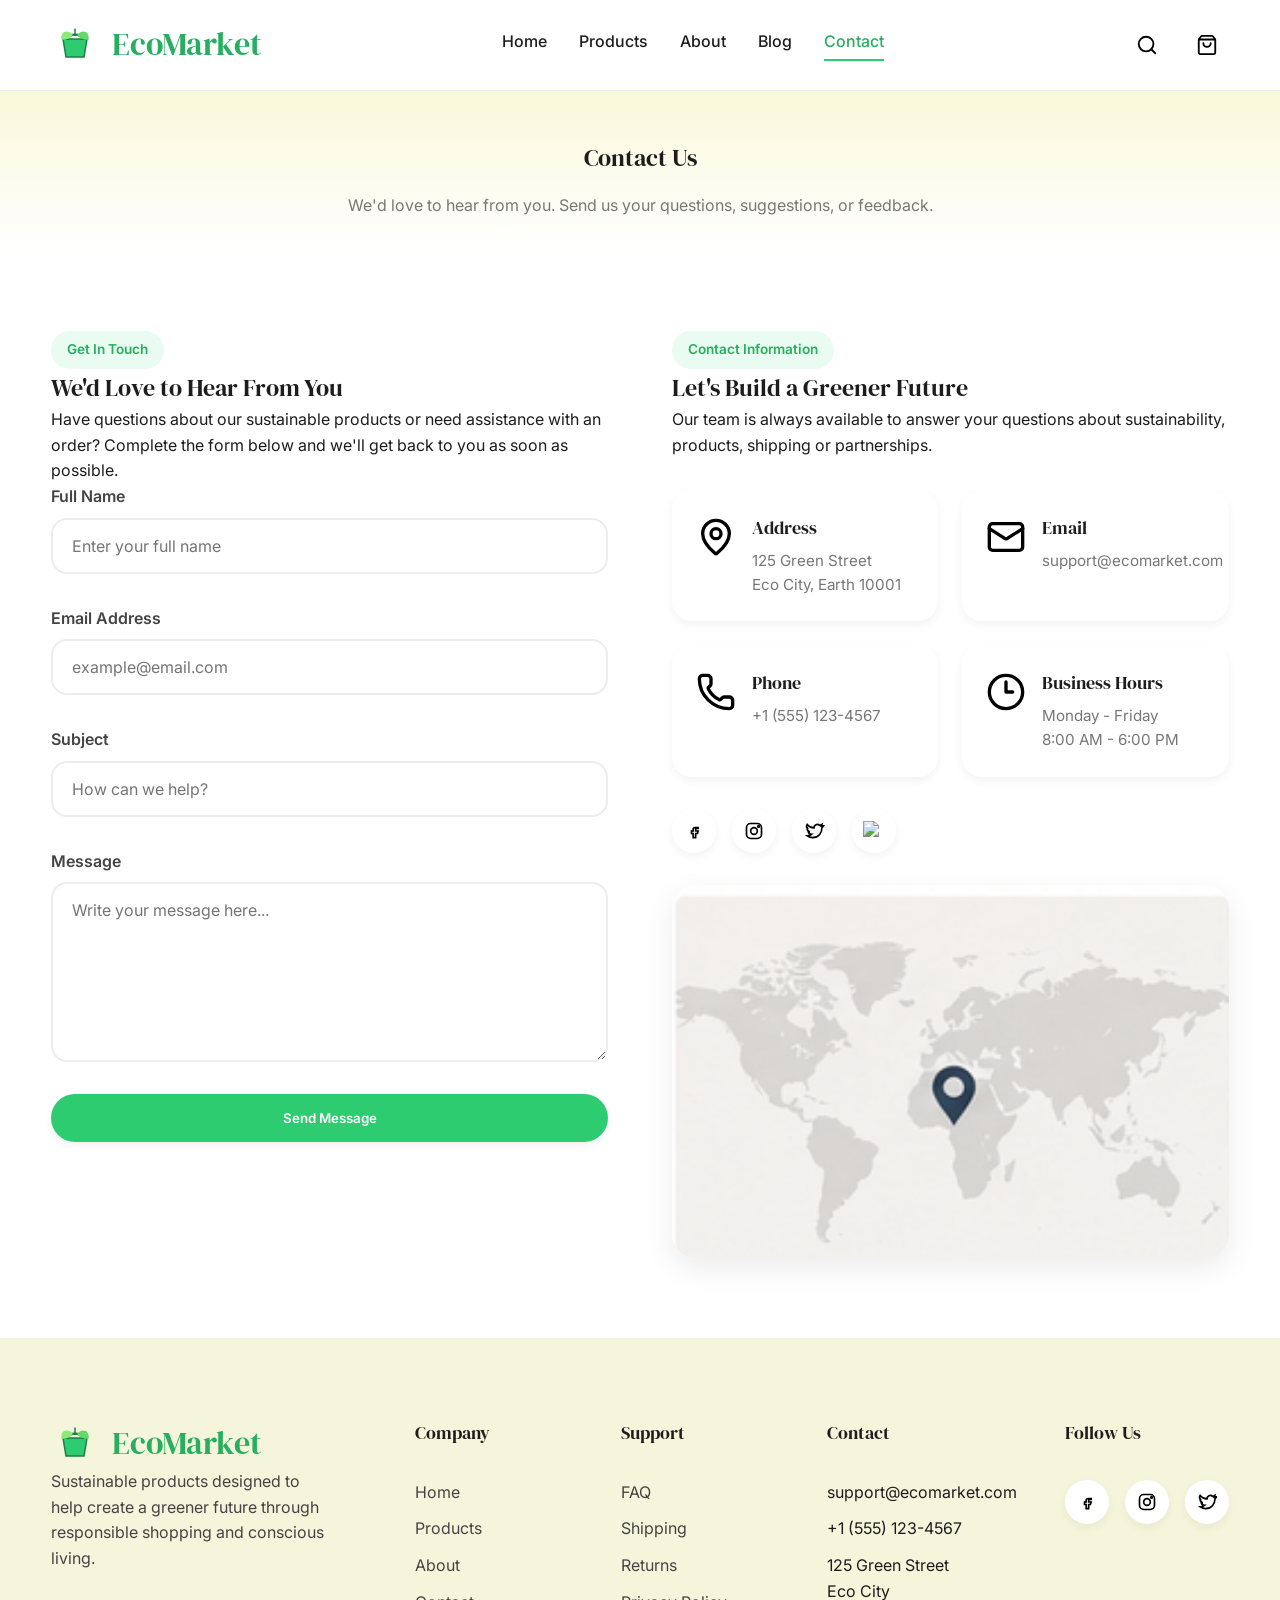
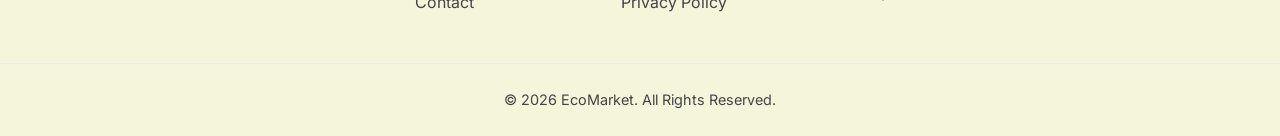
==== commit 7f0dbc27: "fix: unify article styles, update navigation, and resolve blog UI issues" ====
--- a/views/contacto.html
+++ b/views/contacto.html
@@ -4,7 +4,7 @@
 <head>
 
     <!-- ==========================================
-         META TAGS
+        META TAGS
     =========================================== -->
 
     <meta charset="UTF-8">
@@ -24,7 +24,7 @@
     <title>Contact | EcoMarket</title>
 
     <!-- ==========================================
-         GOOGLE FONTS
+        GOOGLE FONTS
     =========================================== -->
 
     <link rel="preconnect"
@@ -39,7 +39,7 @@
         rel="stylesheet">
 
     <!-- ==========================================
-         CSS
+        CSS
     =========================================== -->
 
     <link
@@ -92,7 +92,7 @@
 
                 <ul class="header__menu">
 
-                    <li>
+                    <li class="header__item">
 
                         <a
                             href="../index.html"
@@ -104,7 +104,7 @@
 
                     </li>
 
-                    <li>
+                    <li class="header__item">
 
                         <a
                             href="productos.html"
@@ -116,7 +116,7 @@
 
                     </li>
 
-                    <li>
+                    <li class="header__item">
 
                         <a
                             href="sobre-nosotros.html"
@@ -128,7 +128,19 @@
 
                     </li>
 
-                    <li>
+                    <li class="header__item">
+
+                        <a
+                            href="blog.html"
+                            class="header__link">
+
+                            Blog
+
+                        </a>
+
+                    </li>
+
+                    <li class="header__item">
 
                         <a
                             href="contacto.html"
@@ -175,7 +187,7 @@
     <main>
 
         <!-- ==========================================
-             PAGE HEADER
+            PAGE HEADER
         =========================================== -->
 
         <section class="page-header">
@@ -208,7 +220,7 @@
 
             <div class="container contact__container">
                                 <!-- ==========================================
-                     CONTACT FORM
+                    CONTACT FORM
                 =========================================== -->
 
                 <div class="contact__form">
@@ -331,7 +343,7 @@
                 </div>
 
                 <!-- ==========================================
-                     CONTACT INFORMATION
+                    CONTACT INFORMATION
                 =========================================== -->
 
                 <div class="contact__info">
@@ -472,7 +484,7 @@
                 </div>
 
                 <!-- ==========================================
-                     SOCIAL MEDIA
+                    SOCIAL MEDIA
                 =========================================== -->
 
                 <div class="footer__social">
@@ -527,16 +539,21 @@
                     MAP
                 =========================================== -->
 
-                <div class="map">
-
-                    <img
-                        src="../img/contact/map.webp"
-                        alt="EcoMarket Location">
-
-                </div>
+            <div class="map">
+
+                    <a
+                        href="https://maps.app.goo.gl/RRZViAG4C7s1nwAf8"
+                        target="_blank"
+                        rel="noopener noreferrer"
+                        aria-label="Open CampusLands location in Google Maps">
+
+                        <img
+                            src="../img/contact/map.webp"
+                            alt="CampusLands Location">
+
+                    </a>
 
             </div>
-
         </section>
             </main>
 
--- a/css/layout.css
+++ b/css/layout.css
@@ -474,74 +474,257 @@
     text-align:center;
     border-top:1px solid var(--gray-200);
 }
-
-/* ==========================================
-TABLET
-========================================== */
-@media(max-width:767px){
+/* ==========================================
+BLOG HERO
+========================================== */
+
+.blog-hero{
+    padding:4rem 0 3rem;
+}
+
+.blog-hero .container{
+    max-width:800px;
+    margin:0 auto;
+    text-align:center;
+}
+
+.blog-hero__title{
+    margin-bottom:1.5rem;
+    font-size:clamp(2.5rem,5vw,3.8rem);
+}
+
+.blog-hero__description{
+    max-width:700px;
+    margin:0 auto;
+    color:var(--gray-500);
+    line-height:1.8;
+}
+
+/* ==========================================
+BLOG
+========================================== */
+
+.blog{
+    padding:2rem 0 5rem;
+}
+
+.blog .container{
+    max-width:1100px;
+    margin:0 auto;
+}
+
+/* ==========================================
+ARTICLE
+========================================== */
+
+.article{
+    padding:4rem 0 5rem;
+}
+
+.article .container{
+    max-width:900px;
+    margin:0 auto;
+}
+/* ==========================================
+RESPONSIVE BLOG & ARTICLE
+========================================== */
+
+@media(max-width:992px){
+
+    .blog{
+        padding:2rem 0 4rem;
+    }
+
+    .article{
+        padding:3rem 0 4rem;
+    }
+
+}
+
+@media(max-width:768px){
+
+    .blog-hero{
+        padding:3rem 0 2rem;
+    }
+
+    .blog-hero__title{
+        font-size:2.4rem;
+    }
+
+    .blog-card{
+        grid-template-columns:1fr;
+        padding:1.5rem;
+    }
+
+    .blog-card__image{
+        height:220px;
+    }
+
+    .article{
+        padding:2.5rem 0 3.5rem;
+    }
+
+    .article__title{
+        font-size:2rem;
+    }
+
+    .article__image{
+        height:300px;
+        margin-bottom:2rem;
+    }
+
+}
+
+@media(max-width:576px){
+
+    .blog{
+        padding:1.5rem 0 3rem;
+    }
+
+    .blog-card{
+        padding:1.25rem;
+    }
+
+    .blog-card__title{
+        font-size:1.5rem;
+    }
+
+    .blog-card__meta{
+        gap:.5rem;
+    }
+
+    .blog-card__image{
+        height:200px;
+    }
+
+    .article__title{
+        font-size:1.75rem;
+    }
+
+    .article__content h2{
+        font-size:1.5rem;
+    }
+
+    .article__image{
+        height:240px;
+    }
+
+}
+/* ==========================================
+RESPONSIVE GENERAL
+========================================== */
+
+@media (min-width:768px){
+
+    .header__nav{
+        display:block;
+    }
+
+    .hero__container{
+        grid-template-columns:1fr 1fr;
+    }
+
+    .benefits__grid{
+        grid-template-columns:repeat(2,1fr);
+    }
+
+    .products-grid{
+        grid-template-columns:repeat(2,1fr);
+    }
+
+    .footer__container{
+        grid-template-columns:2fr 1fr 1fr 1fr 1fr;
+        align-items:start;
+    }
+
+}
+
+@media (min-width:992px){
+
+    .products-grid{
+        grid-template-columns:repeat(4,1fr);
+    }
+
+    .benefits__grid{
+        grid-template-columns:repeat(4,1fr);
+    }
+
+    .categories__buttons{
+        flex-wrap:nowrap;
+    }
+
+}
+
+@media (max-width:991px){
+
+    .about__container{
+        grid-template-columns:1fr;
+    }
+
+    .contact__container{
+        grid-template-columns:1fr;
+    }
+
+    .featured__header{
+        flex-direction:column;
+        gap:1rem;
+        align-items:flex-start;
+    }
+
+}
+
+@media (max-width:767px){
+
+    .header__container{
+        height:80px;
+    }
+
+    .hero{
+        padding:3rem 0;
+    }
+
+    .hero__title{
+        font-size:2.5rem;
+    }
 
     .hero-card{
         position:static;
+        width:100%;
         margin-top:1.5rem;
+    }
+
+    .categories__header{
+        flex-direction:column;
+        align-items:flex-start;
+        gap:1.5rem;
+    }
+
+    .newsletter__form{
+        flex-direction:column;
+    }
+
+    .newsletter__input{
+        min-width:100%;
+    }
+
+}
+
+@media (max-width:576px){
+
+    .section-title h2{
+        font-size:2rem;
+    }
+
+    .header__logo{
+        font-size:1.6rem;
+    }
+
+    .hero__title{
+        font-size:2rem;
+    }
+
+    .button{
         width:100%;
     }
-    .about__container{
-    grid-template-columns:1fr;
-    }
-
-.about__image{
-    order:-1;
-    }
-}
-
-@media(min-width:768px){
-
-    .header__nav{
-        display:block;
-    }
-
-    .hero__container{
-        grid-template-columns:repeat(2,1fr);
-    }
-
-    .benefits__grid{
-        grid-template-columns:repeat(2,1fr);
-    }
-
-    .products-grid{
-        grid-template-columns:repeat(2,1fr);
-    }
-
-    .footer__container{
-        grid-template-columns:repeat(2,1fr);
-    }
-
-}
-
-@media(max-width:992px){
-
-    .contact__container{
-        grid-template-columns:1fr;
-    }
-
-}
-/* ==========================================
-DESKTOP
-========================================== */
-
-@media(min-width:1024px){
-
-    .benefits__grid{
-    grid-template-columns:repeat(3,320px);
-    justify-content:center;
-}
-
-    .products-grid{
-        grid-template-columns:repeat(3,1fr);
-    }
-
-    .footer__container{
-        grid-template-columns:2fr 1fr 1fr 1fr;
-    }
 
 }
--- a/css/components.css
+++ b/css/components.css
@@ -210,6 +210,7 @@
     border-radius:999px;
     font-size:.75rem;
     font-weight:600;
+    z-index:100;
 }
 
 .product-card__favorite{
@@ -224,6 +225,7 @@
     background:var(--white);
     border-radius:50%;
     box-shadow:var(--shadow-sm);
+    z-index:100;
 }
 
 .product-card__favorite img{
@@ -788,31 +790,39 @@
 ========================================== */
 
 .map{
-    overflow:hidden;
-    border-radius:24px;
-    box-shadow:var(--shadow-sm);
-}
-
-.map img{
-    width:100%;
-    display:block;
-}
-
-.map{
+
     margin-top:2rem;
     overflow:hidden;
     border-radius:24px;
     box-shadow:var(--shadow-md);
+
+}
+
+.map a{
+
+    display:block;
+
 }
 
 .map img{
+
     width:100%;
     display:block;
-}
-
+    cursor:pointer;
+    transition:var(--transition);
+
+}
+
+.map:hover img{
+
+    transform:scale(1.02);
+    opacity:.95;
+
+}
 /* ==========================================
 SECTION HEADERS
 ========================================== */
+
 
 .section-header{
     display:flex;
@@ -893,6 +903,49 @@
 
 }
 
+@media(max-width:992px){
+
+    .catalog__container{
+        grid-template-columns:1fr;
+        gap:2rem;
+    }
+
+    .filters{
+        position:static;
+        width:100%;
+    }
+
+    .search-bar{
+        width:100%;
+    }
+
+}
+
+@media(max-width:576px){
+
+    .catalog{
+        padding:2rem 0 4rem;
+    }
+
+    .filters{
+        padding:1.5rem;
+    }
+
+    .search-bar{
+        flex-direction:column;
+        border-radius:20px;
+    }
+
+    .search-bar input{
+        width:100%;
+    }
+
+    .search-bar .button{
+        width:100%;
+    }
+
+}
+
 @media(min-width:1024px){
 
     .search-bar{
@@ -904,16 +957,229 @@
         top:110px;
     }
 
-@media(max-width:992px){
-
-    .catalog__container{
+}
+/* ==========================================
+BLOG CARD
+========================================== */
+
+.blog-card{
+    display:grid;
+    grid-template-columns:260px 1fr;
+    gap:2rem;
+    align-items:center;
+    padding:2rem;
+    margin-bottom:2rem;
+    background:var(--white);
+    border-radius:24px;
+    box-shadow:var(--shadow-md);
+    transition:var(--transition);
+}
+
+.blog-card:hover{
+    transform:translateY(-6px);
+    box-shadow:var(--shadow-lg);
+}
+
+.blog-card__image{
+    width:100%;
+    height:190px;
+    overflow:hidden;
+    border-radius:18px;
+}
+
+.blog-card__image img{
+    width:100%;
+    height:100%;
+    object-fit:cover;
+    display:block;
+    transition:var(--transition);
+}
+
+.blog-card:hover .blog-card__image img{
+    transform:scale(1.05);
+}
+
+.blog-card__content{
+    display:flex;
+    flex-direction:column;
+    gap:1rem;
+}
+
+.blog-card__meta{
+    display:flex;
+    align-items:center;
+    gap:1rem;
+    flex-wrap:wrap;
+}
+
+.blog-card__category{
+    font-size:.8rem;
+    font-weight:700;
+    text-transform:uppercase;
+    color:var(--primary);
+    letter-spacing:.5px;
+}
+
+.blog-card__date{
+    color:var(--gray-500);
+    font-size:.9rem;
+}
+
+.blog-card__title{
+    margin:0;
+    font-size:1.75rem;
+    line-height:1.3;
+}
+
+.blog-card__description{
+    color:var(--gray-500);
+    line-height:1.8;
+    margin:.5rem 0;
+}
+
+.blog-card__link{
+    width:max-content;
+    font-weight:600;
+    color:var(--primary);
+    transition:var(--transition);
+}
+
+.blog-card__link:hover{
+    color:var(--primary-dark);
+}
+
+/* ==========================================
+BLOG RESPONSIVE
+========================================== */
+
+@media(max-width:768px){
+
+    .blog-card{
         grid-template-columns:1fr;
-    }
-
-    .filters{
-        position:static;
-    }
-
-}
+        padding:1.5rem;
+    }
+
+    .blog-card__image{
+        height:220px;
+    }
+
+    .blog-card__title{
+        font-size:1.45rem;
+    }
+
+}
+/* ==========================================
+ARTICLE
+========================================== */
+
+.article{
+    padding:4rem 0 5rem;
+}
+
+.article .container{
+    max-width:900px;
+    margin:0 auto;
+}
+
+.article__meta{
+    display:flex;
+    flex-wrap:wrap;
+    gap:1rem;
+    margin-bottom:2rem;
+    color:var(--gray-500);
+    font-size:.95rem;
+}
+
+.article__category{
+    color:var(--primary);
+    font-weight:600;
+    text-transform:uppercase;
+}
+
+.article__title{
+    margin-bottom:2rem;
+    font-size:clamp(2.2rem,4vw,3.2rem);
+    line-height:1.2;
+}
+
+.article__image{
+    width:100%;
+    height:500px;
+    margin-bottom:3rem;
+    border-radius:24px;
+    overflow:hidden;
+    box-shadow:var(--shadow-md);
+}
+
+.article__image img{
+    width:100%;
+    height:100%;
+    object-fit:cover;
+    display:block;
+}
+
+.article__content{
+    display:flex;
+    flex-direction:column;
+    gap:1.5rem;
+}
+
+.article__content h2{
+    margin-top:1rem;
+    font-size:2rem;
+}
+
+.article__content p{
+    color:var(--gray-600);
+    line-height:1.9;
+}
+
+.article__content ul{
+    padding-left:1.5rem;
+    color:var(--gray-600);
+    line-height:1.9;
+}
+
+.article__content li{
+    margin-bottom:.75rem;
+}
+
+.article__content strong{
+    color:var(--black);
+}
+
+.article__back{
+    display:inline-flex;
+    align-items:center;
+    gap:.5rem;
+    margin-top:3rem;
+}
+
+.article__back:hover{
+    opacity:.9;
+}
+
+/* ==========================================
+ARTICLE RESPONSIVE
+========================================== */
+
+@media(max-width:768px){
+
+    .article{
+        padding:3rem 0 4rem;
+    }
+
+    .article__title{
+        font-size:2rem;
+    }
+
+    .article__image{
+        height:280px;
+        margin-bottom:2rem;
+    }
+
+    .article__content h2{
+        font-size:1.6rem;
+    }
 
 }
